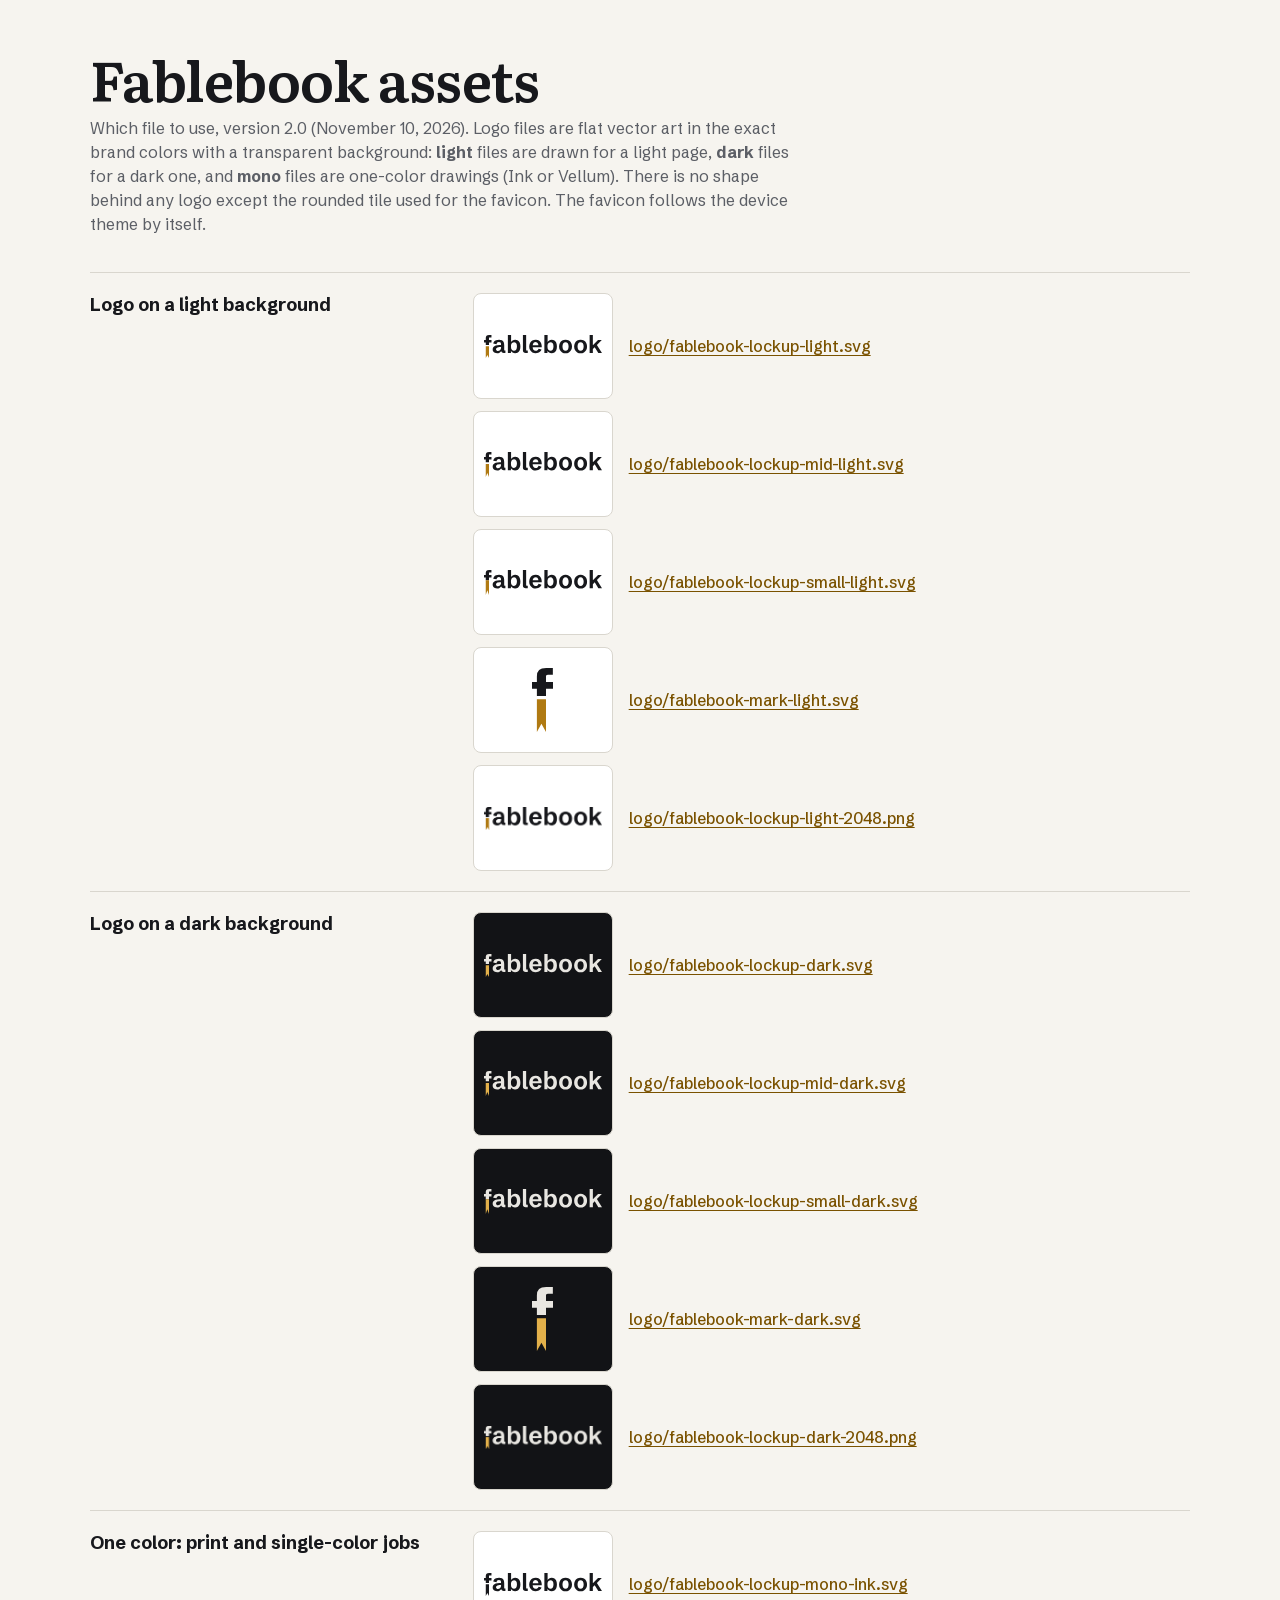
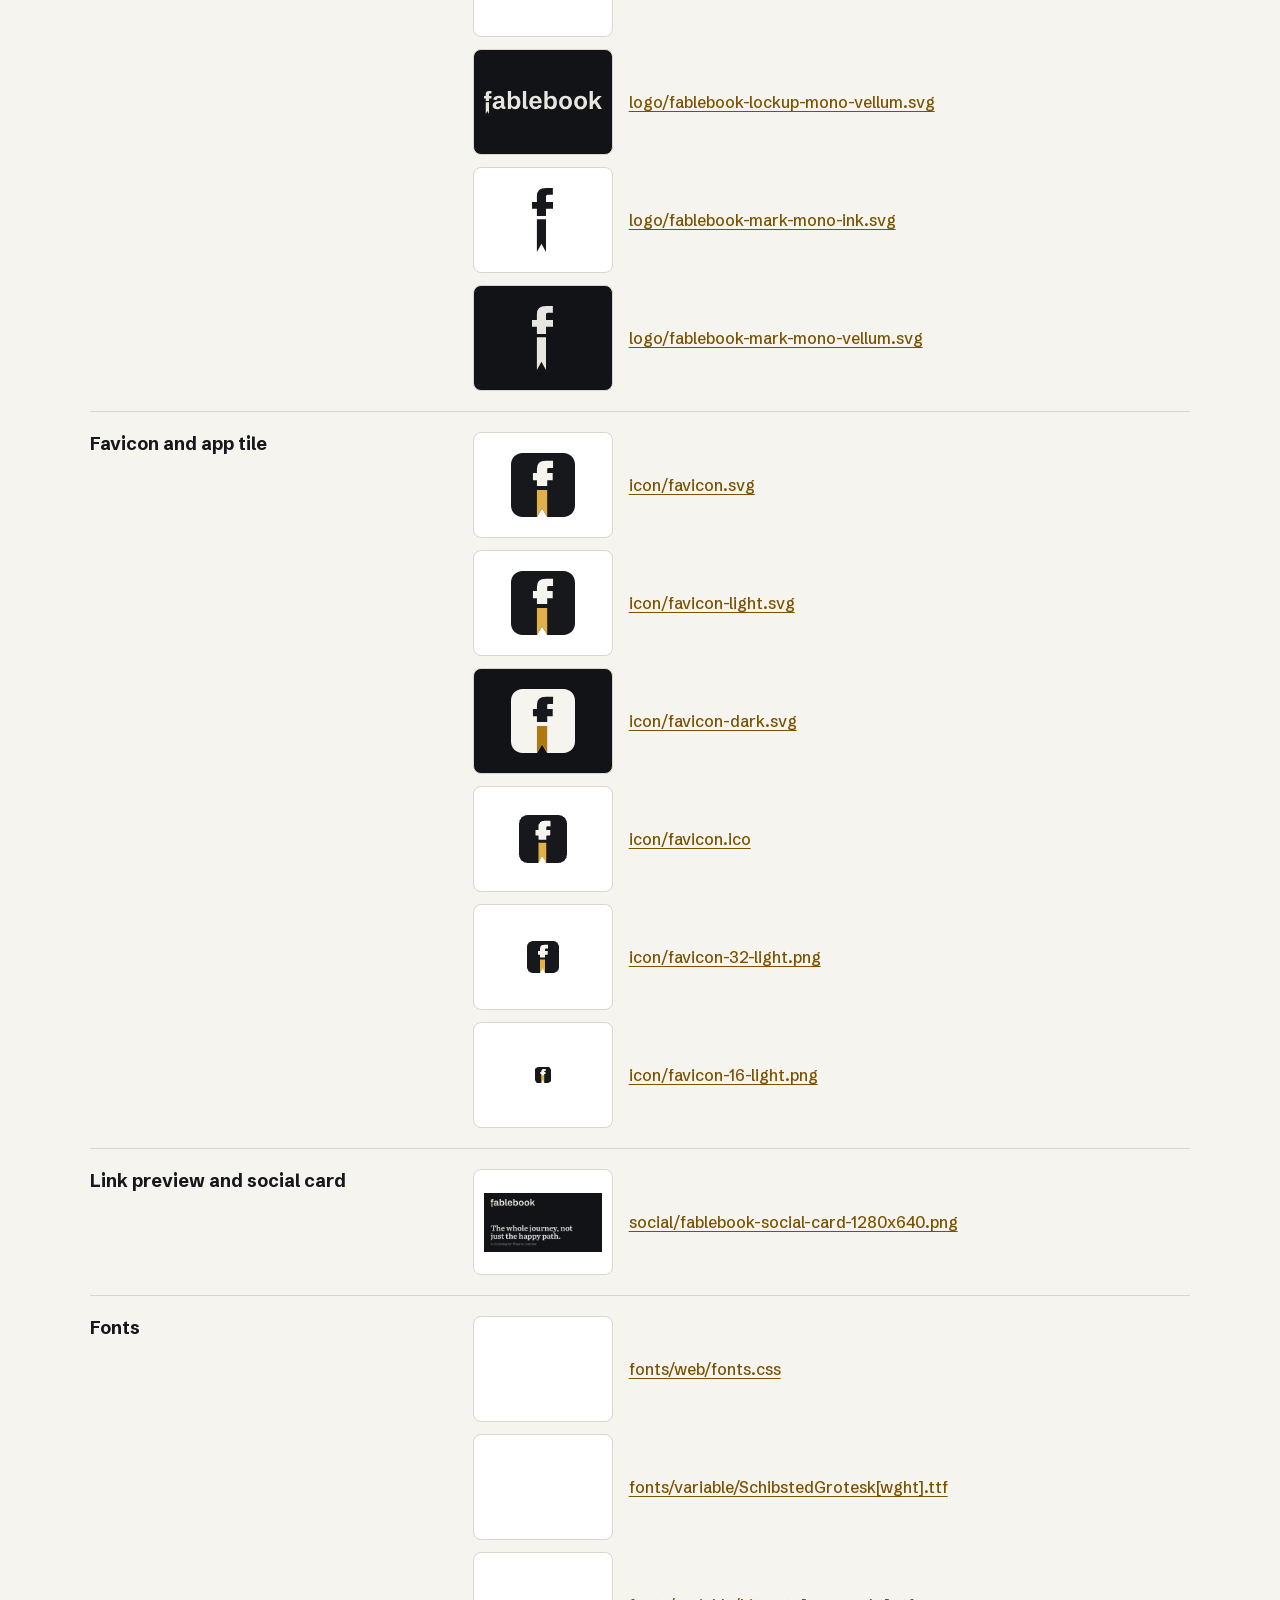
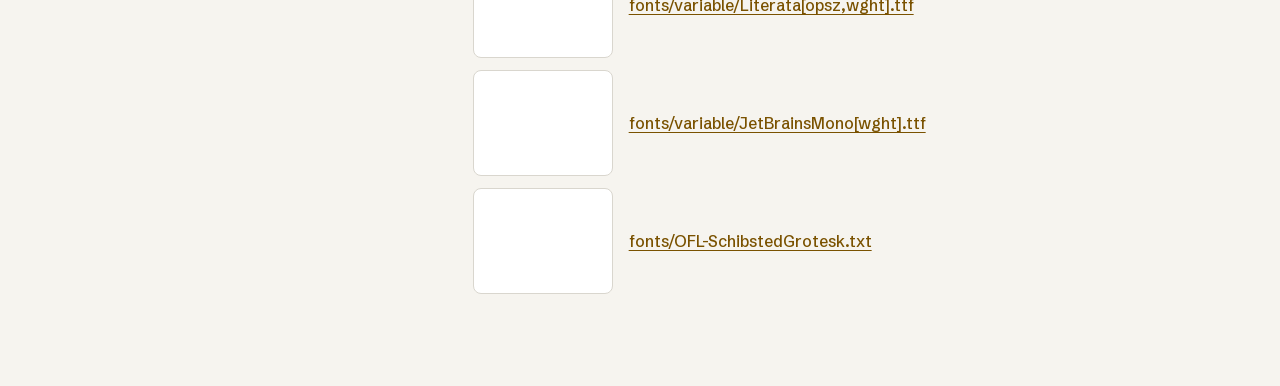
==== assets/index.html @ 8df15fea "Fablebook brand book 2.0" ====
<!doctype html><html lang="en-US"><head><meta charset="utf-8"><meta name="viewport" content="width=device-width,initial-scale=1"><link rel="icon" href="icon/favicon.svg" type="image/svg+xml"><title>Fablebook Assets</title><link rel="stylesheet" href="fonts/web/fonts.css"><style>
:root{--ink:#121316;--paper:#F6F4EF;--card:#FFFFFF;--mute:#5C5F66;--blue:#7A5200}
body{margin:0;background:var(--paper);color:#17181C;font:16px/1.5 'Schibsted Grotesk',system-ui,sans-serif}
main{max-width:1100px;margin:0 auto;padding:48px 24px 72px}h1{font:600 56px/1.08 Literata,Georgia,serif;letter-spacing:-.01em;margin:0 0 8px}
.lede{color:var(--mute);margin:0 0 36px;max-width:70ch}
.row{display:grid;grid-template-columns:minmax(200px,1fr) 2fr;gap:24px;padding:20px 0;border-top:1px solid #D9D6CE}
.row h2{font-size:18px;line-height:1.3;margin:0}.files{display:grid;gap:12px}
.file{display:grid;grid-template-columns:140px 1fr;gap:16px;align-items:center}
.thumb{height:84px;border-radius:8px;background:var(--card);border:1px solid #D9D6CE;display:grid;place-items:center;padding:10px;overflow:hidden}.thumb.dark{background:var(--ink)}
.thumb img{max-width:100%;max-height:64px}
a{color:var(--blue);font-weight:500;word-break:break-all;text-underline-offset:3px}
@media (max-width:700px){.row{grid-template-columns:1fr}.file{grid-template-columns:1fr}}
</style></head><body><main><h1>Fablebook assets</h1><p class="lede">Which file to use, version 2.0 (November 10, 2026). Logo files are flat vector art in the exact brand colors with a transparent background: <b>light</b> files are drawn for a light page, <b>dark</b> files for a dark one, and <b>mono</b> files are one-color drawings (Ink or Vellum). There is no shape behind any logo except the rounded tile used for the favicon. The favicon follows the device theme by itself.</p>
<section class="row"><h2>Logo on a light background</h2><div class="files"><div class="file"><div class="thumb"><img src="logo/fablebook-lockup-light.svg" alt=""></div><a href="logo/fablebook-lockup-light.svg">logo/fablebook-lockup-light.svg</a></div><div class="file"><div class="thumb"><img src="logo/fablebook-lockup-mid-light.svg" alt=""></div><a href="logo/fablebook-lockup-mid-light.svg">logo/fablebook-lockup-mid-light.svg</a></div><div class="file"><div class="thumb"><img src="logo/fablebook-lockup-small-light.svg" alt=""></div><a href="logo/fablebook-lockup-small-light.svg">logo/fablebook-lockup-small-light.svg</a></div><div class="file"><div class="thumb"><img src="logo/fablebook-mark-light.svg" alt=""></div><a href="logo/fablebook-mark-light.svg">logo/fablebook-mark-light.svg</a></div><div class="file"><div class="thumb"><img src="logo/fablebook-lockup-light-2048.png" alt=""></div><a href="logo/fablebook-lockup-light-2048.png">logo/fablebook-lockup-light-2048.png</a></div></div></section>
<section class="row"><h2>Logo on a dark background</h2><div class="files"><div class="file"><div class="thumb dark"><img src="logo/fablebook-lockup-dark.svg" alt=""></div><a href="logo/fablebook-lockup-dark.svg">logo/fablebook-lockup-dark.svg</a></div><div class="file"><div class="thumb dark"><img src="logo/fablebook-lockup-mid-dark.svg" alt=""></div><a href="logo/fablebook-lockup-mid-dark.svg">logo/fablebook-lockup-mid-dark.svg</a></div><div class="file"><div class="thumb dark"><img src="logo/fablebook-lockup-small-dark.svg" alt=""></div><a href="logo/fablebook-lockup-small-dark.svg">logo/fablebook-lockup-small-dark.svg</a></div><div class="file"><div class="thumb dark"><img src="logo/fablebook-mark-dark.svg" alt=""></div><a href="logo/fablebook-mark-dark.svg">logo/fablebook-mark-dark.svg</a></div><div class="file"><div class="thumb dark"><img src="logo/fablebook-lockup-dark-2048.png" alt=""></div><a href="logo/fablebook-lockup-dark-2048.png">logo/fablebook-lockup-dark-2048.png</a></div></div></section>
<section class="row"><h2>One color: print and single-color jobs</h2><div class="files"><div class="file"><div class="thumb"><img src="logo/fablebook-lockup-mono-ink.svg" alt=""></div><a href="logo/fablebook-lockup-mono-ink.svg">logo/fablebook-lockup-mono-ink.svg</a></div><div class="file"><div class="thumb dark"><img src="logo/fablebook-lockup-mono-vellum.svg" alt=""></div><a href="logo/fablebook-lockup-mono-vellum.svg">logo/fablebook-lockup-mono-vellum.svg</a></div><div class="file"><div class="thumb"><img src="logo/fablebook-mark-mono-ink.svg" alt=""></div><a href="logo/fablebook-mark-mono-ink.svg">logo/fablebook-mark-mono-ink.svg</a></div><div class="file"><div class="thumb dark"><img src="logo/fablebook-mark-mono-vellum.svg" alt=""></div><a href="logo/fablebook-mark-mono-vellum.svg">logo/fablebook-mark-mono-vellum.svg</a></div></div></section>
<section class="row"><h2>Favicon and app tile</h2><div class="files"><div class="file"><div class="thumb"><img src="icon/favicon.svg" alt=""></div><a href="icon/favicon.svg">icon/favicon.svg</a></div><div class="file"><div class="thumb"><img src="icon/favicon-light.svg" alt=""></div><a href="icon/favicon-light.svg">icon/favicon-light.svg</a></div><div class="file"><div class="thumb dark"><img src="icon/favicon-dark.svg" alt=""></div><a href="icon/favicon-dark.svg">icon/favicon-dark.svg</a></div><div class="file"><div class="thumb"><img src="icon/favicon.ico" alt=""></div><a href="icon/favicon.ico">icon/favicon.ico</a></div><div class="file"><div class="thumb"><img src="icon/favicon-32-light.png" alt=""></div><a href="icon/favicon-32-light.png">icon/favicon-32-light.png</a></div><div class="file"><div class="thumb"><img src="icon/favicon-16-light.png" alt=""></div><a href="icon/favicon-16-light.png">icon/favicon-16-light.png</a></div></div></section>
<section class="row"><h2>Link preview and social card</h2><div class="files"><div class="file"><div class="thumb"><img src="social/fablebook-social-card-1280x640.png" alt=""></div><a href="social/fablebook-social-card-1280x640.png">social/fablebook-social-card-1280x640.png</a></div></div></section>
<section class="row"><h2>Fonts</h2><div class="files"><div class="file"><div class="thumb"></div><a href="fonts/web/fonts.css">fonts/web/fonts.css</a></div><div class="file"><div class="thumb"></div><a href="fonts/variable/SchibstedGrotesk[wght].ttf">fonts/variable/SchibstedGrotesk[wght].ttf</a></div><div class="file"><div class="thumb"></div><a href="fonts/variable/Literata[opsz,wght].ttf">fonts/variable/Literata[opsz,wght].ttf</a></div><div class="file"><div class="thumb"></div><a href="fonts/variable/JetBrainsMono[wght].ttf">fonts/variable/JetBrainsMono[wght].ttf</a></div><div class="file"><div class="thumb"></div><a href="fonts/OFL-SchibstedGrotesk.txt">fonts/OFL-SchibstedGrotesk.txt</a></div></div></section>
</main></body></html>
---- assets/fonts/web/fonts.css ----
@font-face{font-family:'Literata';font-style:normal;font-weight:400 700;font-display:swap;src:url('Literata-normal-400-700.woff2') format('woff2')}
@font-face{font-family:'Schibsted Grotesk';font-style:normal;font-weight:400 700;font-display:swap;src:url('SchibstedGrotesk-normal-400-700.woff2') format('woff2')}
@font-face{font-family:'JetBrains Mono';font-style:normal;font-weight:400 500;font-display:swap;src:url('JetBrainsMono-normal-400.woff2') format('woff2')}
/* Latin subsets; for other scripts use the files in ../variable. */
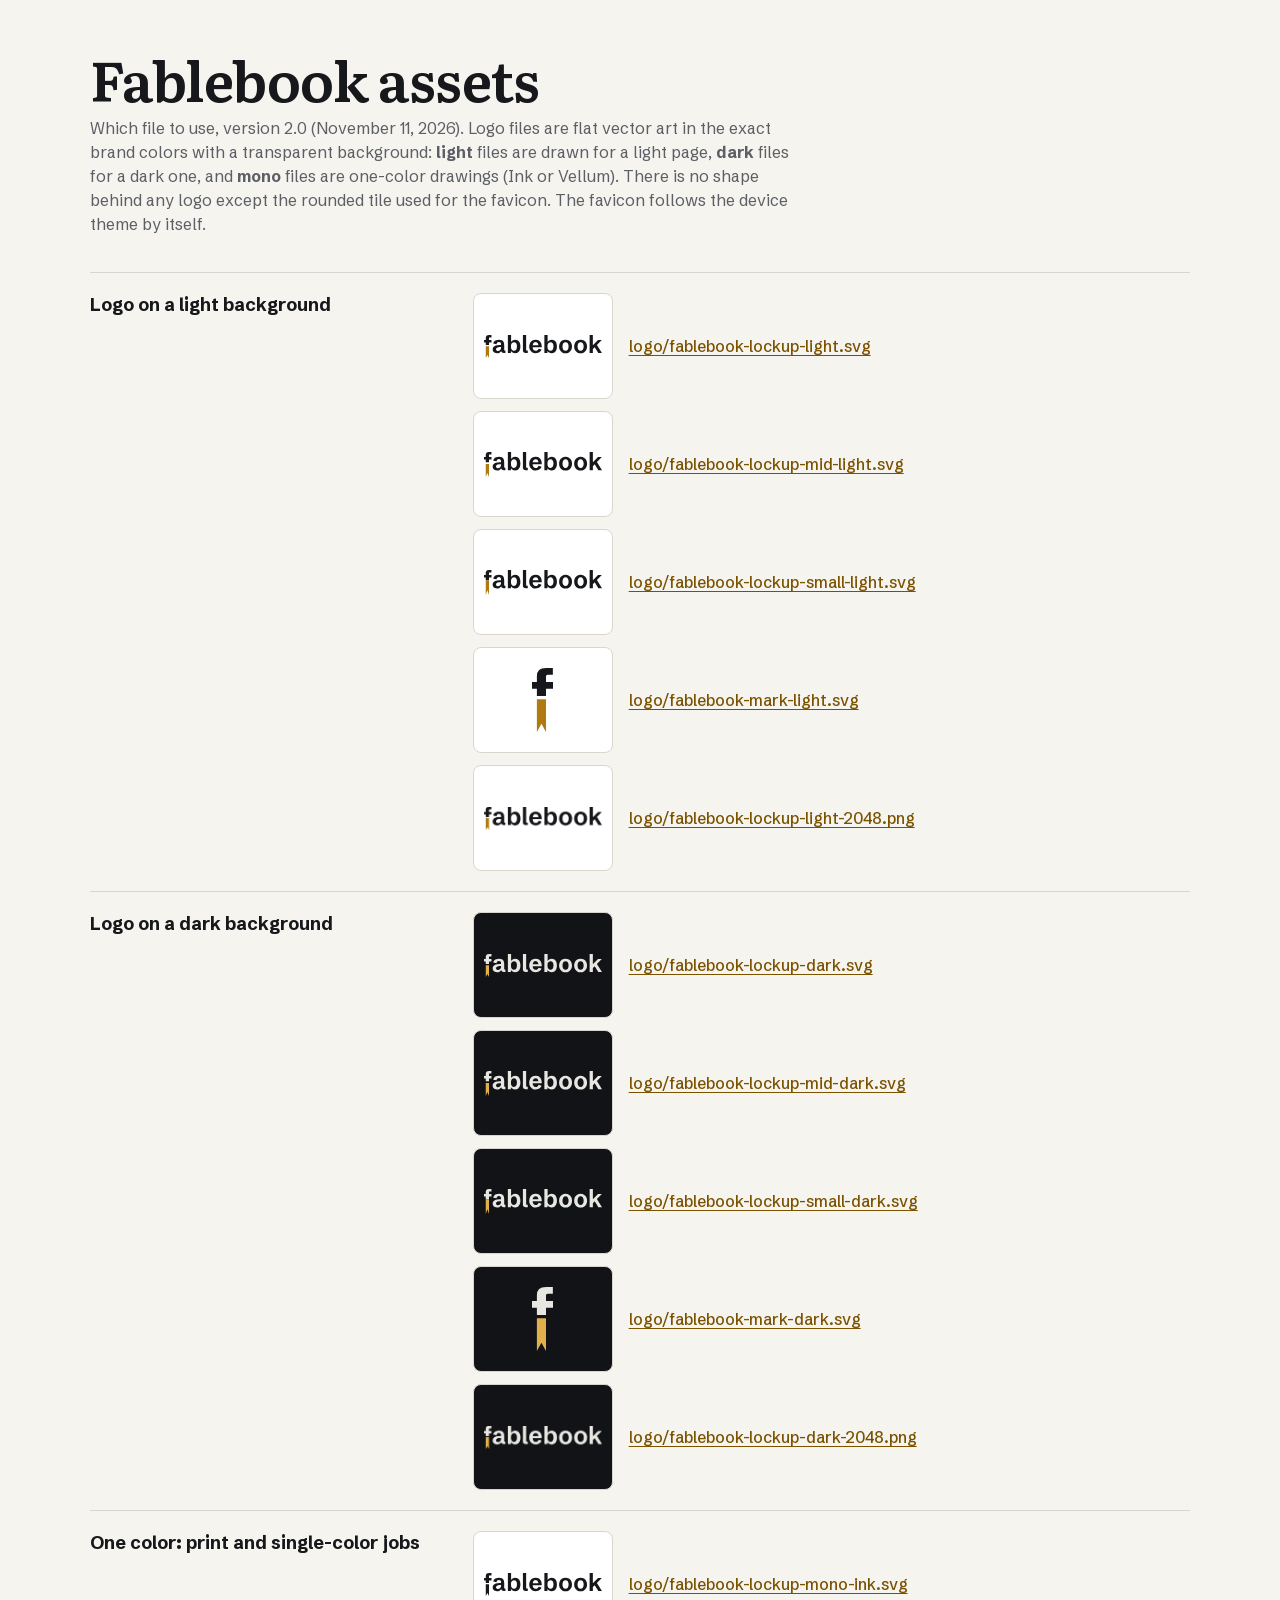
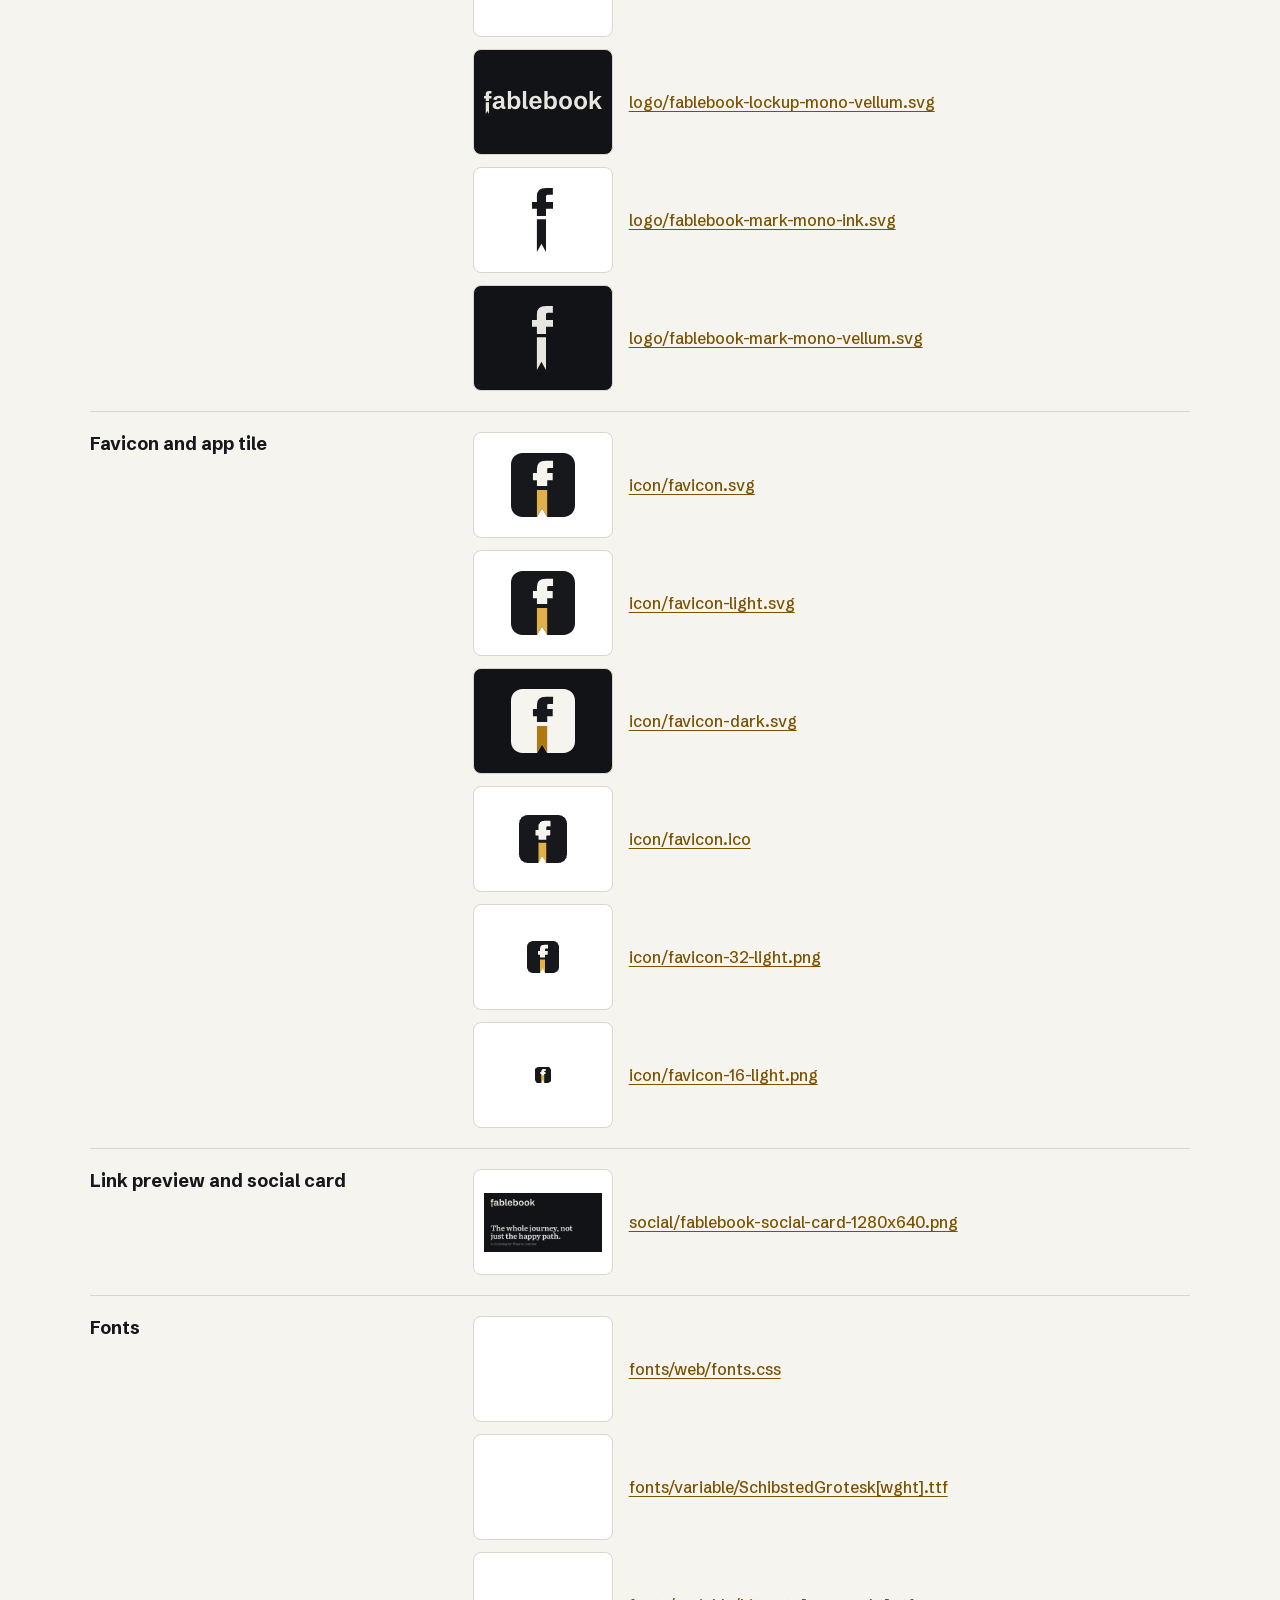
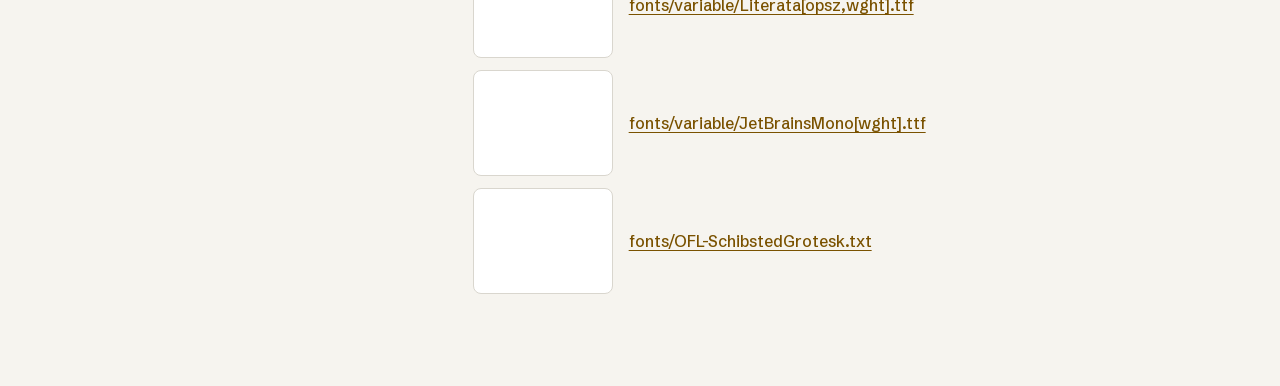
==== commit 5a13d2f3: "Fablebook brand book 2.0: dated November 11, 2026" ====
--- a/assets/index.html
+++ b/assets/index.html
@@ -10,7 +10,7 @@
 .thumb img{max-width:100%;max-height:64px}
 a{color:var(--blue);font-weight:500;word-break:break-all;text-underline-offset:3px}
 @media (max-width:700px){.row{grid-template-columns:1fr}.file{grid-template-columns:1fr}}
-</style></head><body><main><h1>Fablebook assets</h1><p class="lede">Which file to use, version 2.0 (November 10, 2026). Logo files are flat vector art in the exact brand colors with a transparent background: <b>light</b> files are drawn for a light page, <b>dark</b> files for a dark one, and <b>mono</b> files are one-color drawings (Ink or Vellum). There is no shape behind any logo except the rounded tile used for the favicon. The favicon follows the device theme by itself.</p>
+</style></head><body><main><h1>Fablebook assets</h1><p class="lede">Which file to use, version 2.0 (November 11, 2026). Logo files are flat vector art in the exact brand colors with a transparent background: <b>light</b> files are drawn for a light page, <b>dark</b> files for a dark one, and <b>mono</b> files are one-color drawings (Ink or Vellum). There is no shape behind any logo except the rounded tile used for the favicon. The favicon follows the device theme by itself.</p>
 <section class="row"><h2>Logo on a light background</h2><div class="files"><div class="file"><div class="thumb"><img src="logo/fablebook-lockup-light.svg" alt=""></div><a href="logo/fablebook-lockup-light.svg">logo/fablebook-lockup-light.svg</a></div><div class="file"><div class="thumb"><img src="logo/fablebook-lockup-mid-light.svg" alt=""></div><a href="logo/fablebook-lockup-mid-light.svg">logo/fablebook-lockup-mid-light.svg</a></div><div class="file"><div class="thumb"><img src="logo/fablebook-lockup-small-light.svg" alt=""></div><a href="logo/fablebook-lockup-small-light.svg">logo/fablebook-lockup-small-light.svg</a></div><div class="file"><div class="thumb"><img src="logo/fablebook-mark-light.svg" alt=""></div><a href="logo/fablebook-mark-light.svg">logo/fablebook-mark-light.svg</a></div><div class="file"><div class="thumb"><img src="logo/fablebook-lockup-light-2048.png" alt=""></div><a href="logo/fablebook-lockup-light-2048.png">logo/fablebook-lockup-light-2048.png</a></div></div></section>
 <section class="row"><h2>Logo on a dark background</h2><div class="files"><div class="file"><div class="thumb dark"><img src="logo/fablebook-lockup-dark.svg" alt=""></div><a href="logo/fablebook-lockup-dark.svg">logo/fablebook-lockup-dark.svg</a></div><div class="file"><div class="thumb dark"><img src="logo/fablebook-lockup-mid-dark.svg" alt=""></div><a href="logo/fablebook-lockup-mid-dark.svg">logo/fablebook-lockup-mid-dark.svg</a></div><div class="file"><div class="thumb dark"><img src="logo/fablebook-lockup-small-dark.svg" alt=""></div><a href="logo/fablebook-lockup-small-dark.svg">logo/fablebook-lockup-small-dark.svg</a></div><div class="file"><div class="thumb dark"><img src="logo/fablebook-mark-dark.svg" alt=""></div><a href="logo/fablebook-mark-dark.svg">logo/fablebook-mark-dark.svg</a></div><div class="file"><div class="thumb dark"><img src="logo/fablebook-lockup-dark-2048.png" alt=""></div><a href="logo/fablebook-lockup-dark-2048.png">logo/fablebook-lockup-dark-2048.png</a></div></div></section>
 <section class="row"><h2>One color: print and single-color jobs</h2><div class="files"><div class="file"><div class="thumb"><img src="logo/fablebook-lockup-mono-ink.svg" alt=""></div><a href="logo/fablebook-lockup-mono-ink.svg">logo/fablebook-lockup-mono-ink.svg</a></div><div class="file"><div class="thumb dark"><img src="logo/fablebook-lockup-mono-vellum.svg" alt=""></div><a href="logo/fablebook-lockup-mono-vellum.svg">logo/fablebook-lockup-mono-vellum.svg</a></div><div class="file"><div class="thumb"><img src="logo/fablebook-mark-mono-ink.svg" alt=""></div><a href="logo/fablebook-mark-mono-ink.svg">logo/fablebook-mark-mono-ink.svg</a></div><div class="file"><div class="thumb dark"><img src="logo/fablebook-mark-mono-vellum.svg" alt=""></div><a href="logo/fablebook-mark-mono-vellum.svg">logo/fablebook-mark-mono-vellum.svg</a></div></div></section>
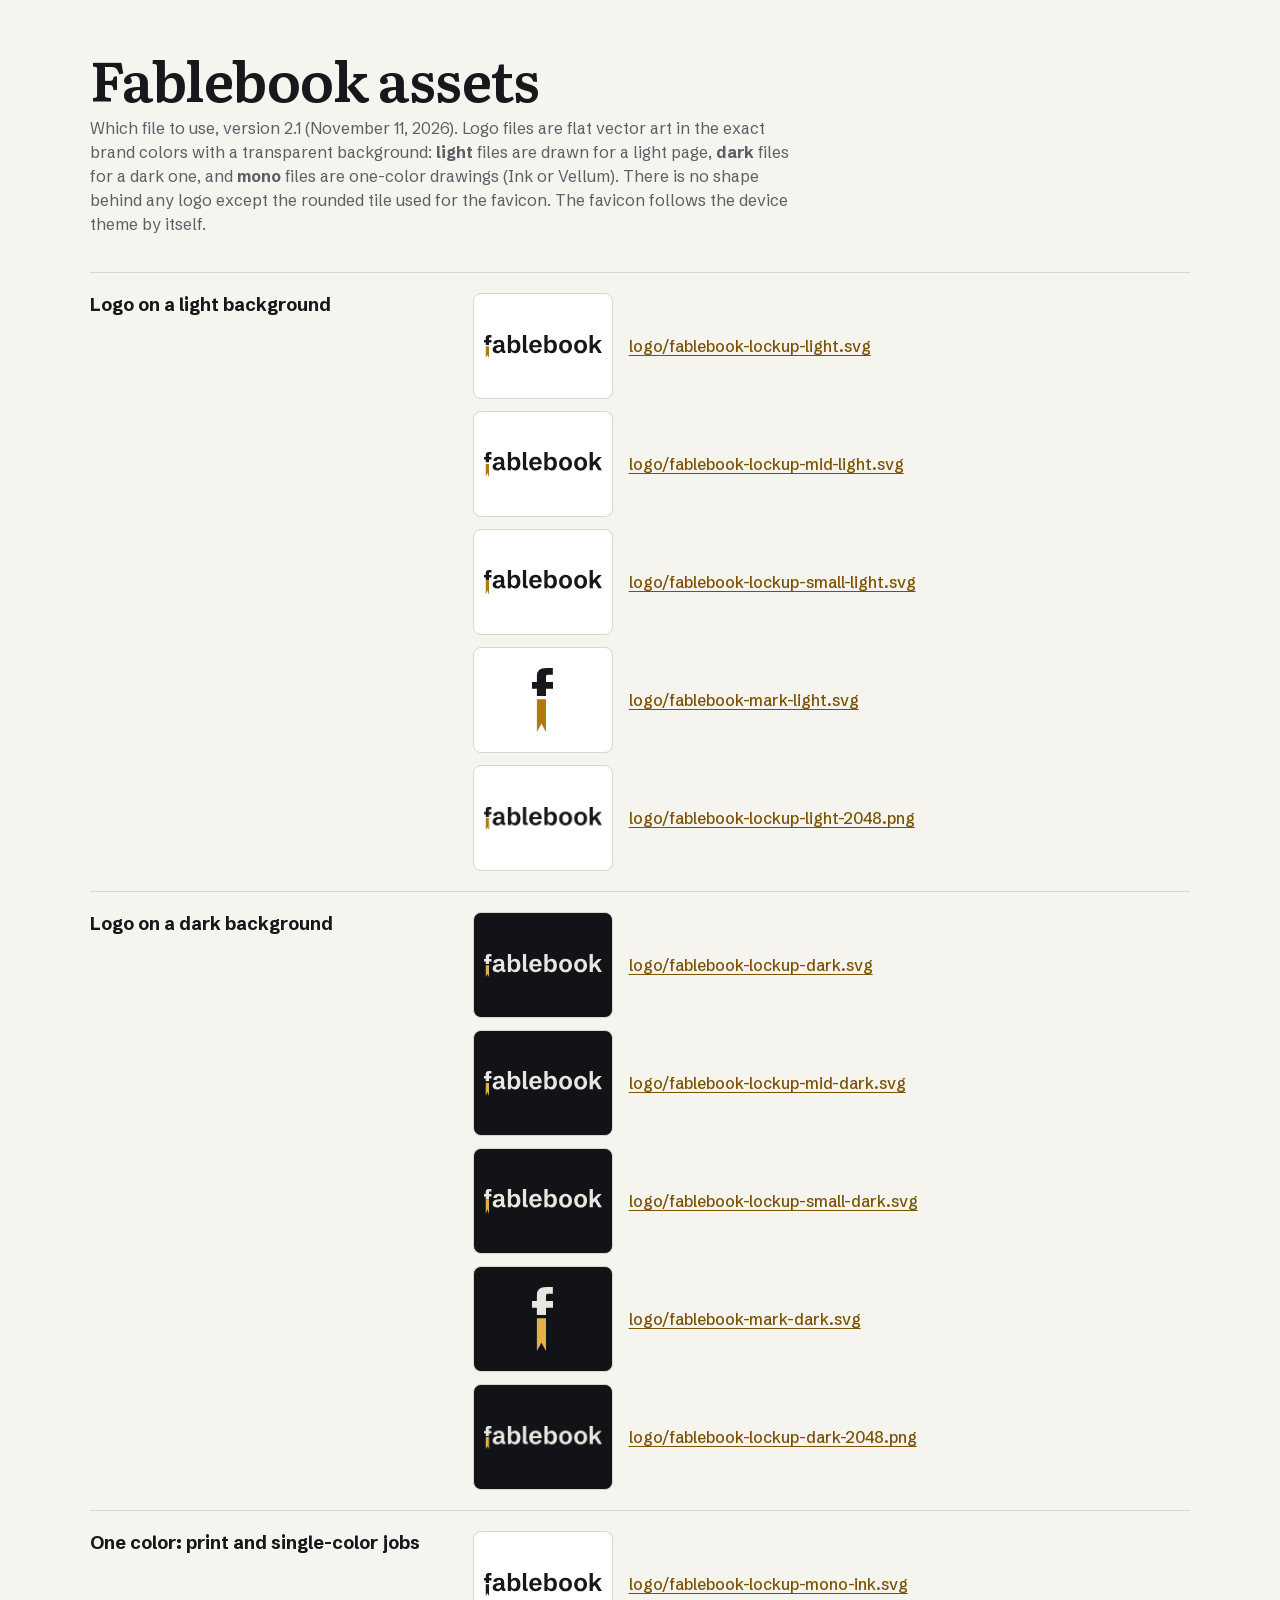
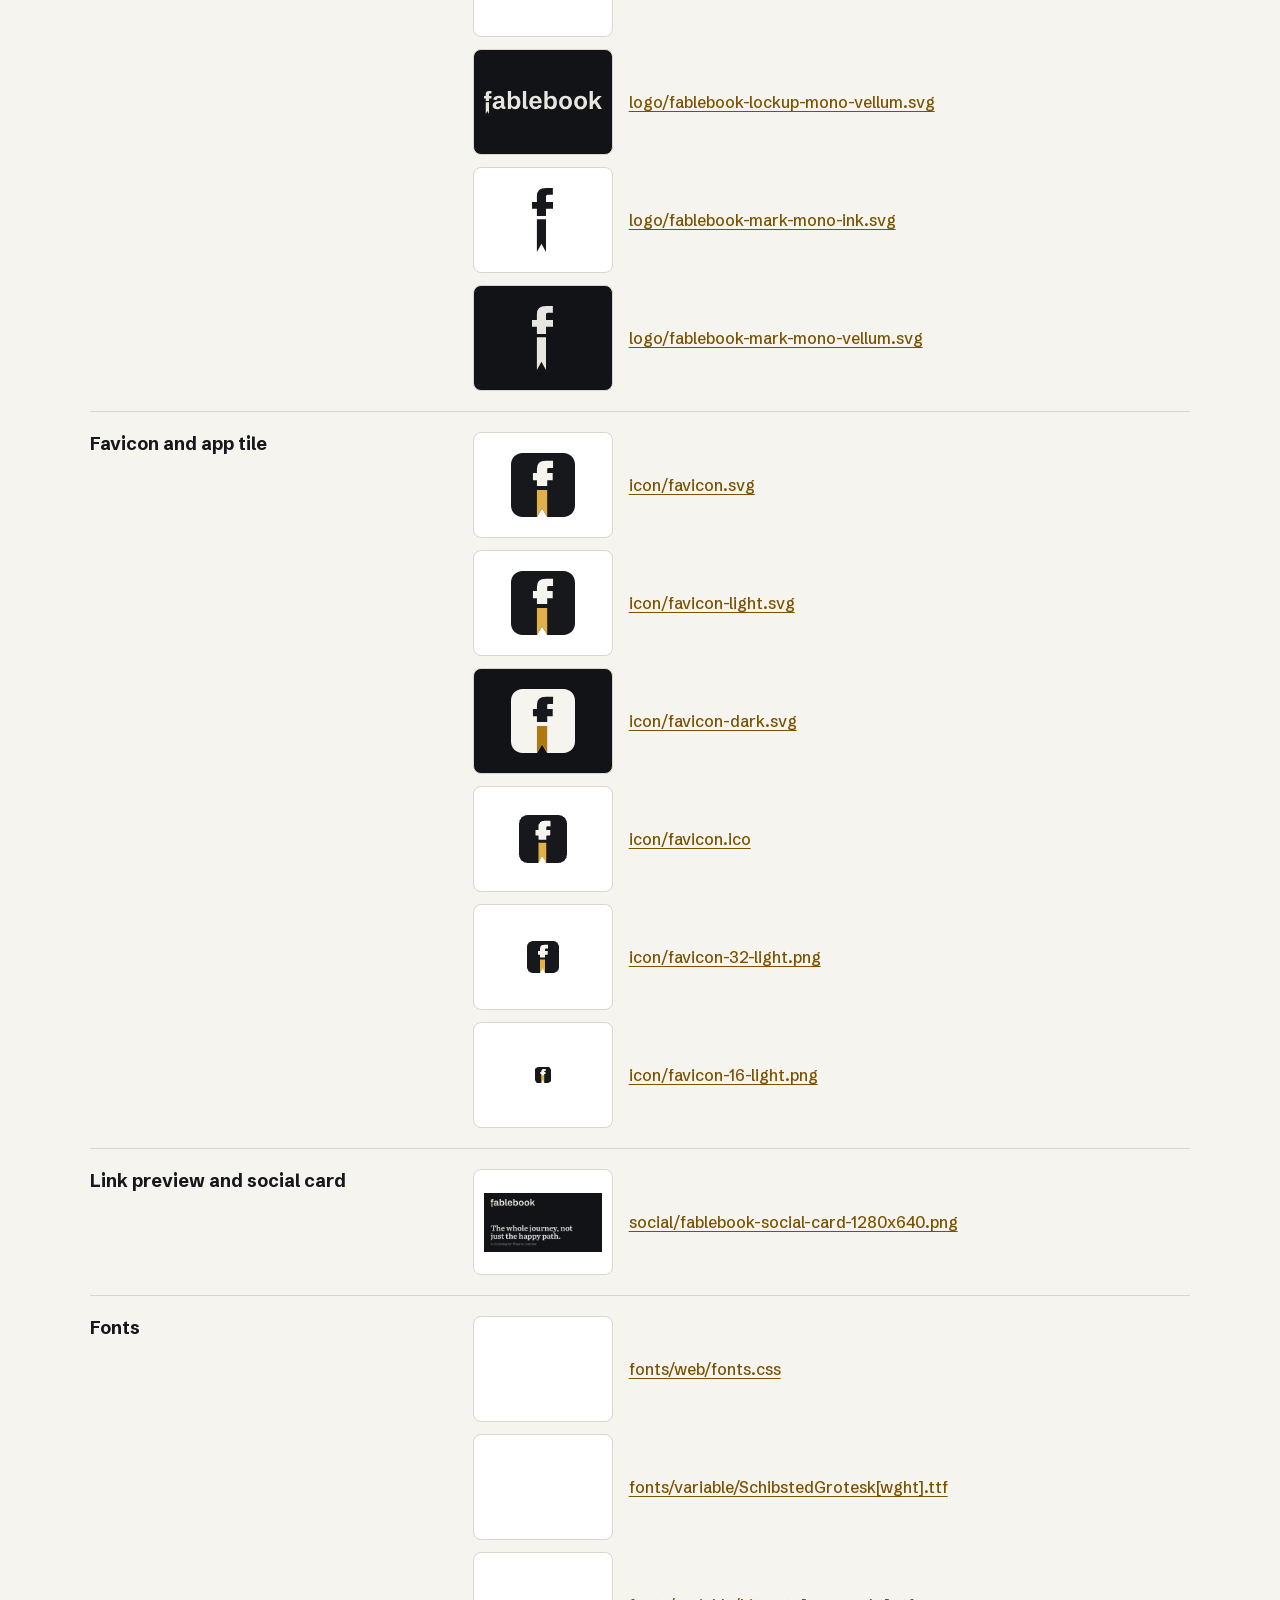
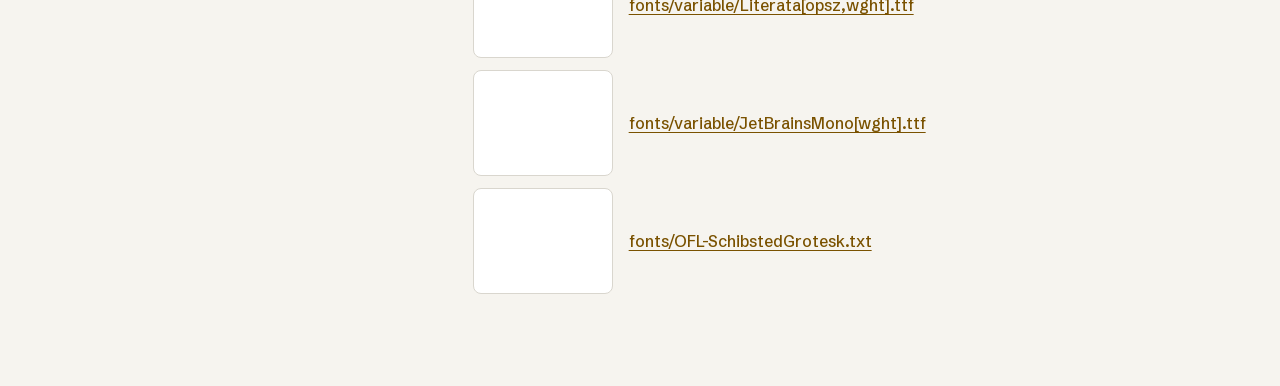
==== commit b2e34412: "Fablebook brand book 2.1: markers page lists Gap, Waived and Edited as one flat list" ====
--- a/assets/index.html
+++ b/assets/index.html
@@ -10,7 +10,7 @@
 .thumb img{max-width:100%;max-height:64px}
 a{color:var(--blue);font-weight:500;word-break:break-all;text-underline-offset:3px}
 @media (max-width:700px){.row{grid-template-columns:1fr}.file{grid-template-columns:1fr}}
-</style></head><body><main><h1>Fablebook assets</h1><p class="lede">Which file to use, version 2.0 (November 11, 2026). Logo files are flat vector art in the exact brand colors with a transparent background: <b>light</b> files are drawn for a light page, <b>dark</b> files for a dark one, and <b>mono</b> files are one-color drawings (Ink or Vellum). There is no shape behind any logo except the rounded tile used for the favicon. The favicon follows the device theme by itself.</p>
+</style></head><body><main><h1>Fablebook assets</h1><p class="lede">Which file to use, version 2.1 (November 11, 2026). Logo files are flat vector art in the exact brand colors with a transparent background: <b>light</b> files are drawn for a light page, <b>dark</b> files for a dark one, and <b>mono</b> files are one-color drawings (Ink or Vellum). There is no shape behind any logo except the rounded tile used for the favicon. The favicon follows the device theme by itself.</p>
 <section class="row"><h2>Logo on a light background</h2><div class="files"><div class="file"><div class="thumb"><img src="logo/fablebook-lockup-light.svg" alt=""></div><a href="logo/fablebook-lockup-light.svg">logo/fablebook-lockup-light.svg</a></div><div class="file"><div class="thumb"><img src="logo/fablebook-lockup-mid-light.svg" alt=""></div><a href="logo/fablebook-lockup-mid-light.svg">logo/fablebook-lockup-mid-light.svg</a></div><div class="file"><div class="thumb"><img src="logo/fablebook-lockup-small-light.svg" alt=""></div><a href="logo/fablebook-lockup-small-light.svg">logo/fablebook-lockup-small-light.svg</a></div><div class="file"><div class="thumb"><img src="logo/fablebook-mark-light.svg" alt=""></div><a href="logo/fablebook-mark-light.svg">logo/fablebook-mark-light.svg</a></div><div class="file"><div class="thumb"><img src="logo/fablebook-lockup-light-2048.png" alt=""></div><a href="logo/fablebook-lockup-light-2048.png">logo/fablebook-lockup-light-2048.png</a></div></div></section>
 <section class="row"><h2>Logo on a dark background</h2><div class="files"><div class="file"><div class="thumb dark"><img src="logo/fablebook-lockup-dark.svg" alt=""></div><a href="logo/fablebook-lockup-dark.svg">logo/fablebook-lockup-dark.svg</a></div><div class="file"><div class="thumb dark"><img src="logo/fablebook-lockup-mid-dark.svg" alt=""></div><a href="logo/fablebook-lockup-mid-dark.svg">logo/fablebook-lockup-mid-dark.svg</a></div><div class="file"><div class="thumb dark"><img src="logo/fablebook-lockup-small-dark.svg" alt=""></div><a href="logo/fablebook-lockup-small-dark.svg">logo/fablebook-lockup-small-dark.svg</a></div><div class="file"><div class="thumb dark"><img src="logo/fablebook-mark-dark.svg" alt=""></div><a href="logo/fablebook-mark-dark.svg">logo/fablebook-mark-dark.svg</a></div><div class="file"><div class="thumb dark"><img src="logo/fablebook-lockup-dark-2048.png" alt=""></div><a href="logo/fablebook-lockup-dark-2048.png">logo/fablebook-lockup-dark-2048.png</a></div></div></section>
 <section class="row"><h2>One color: print and single-color jobs</h2><div class="files"><div class="file"><div class="thumb"><img src="logo/fablebook-lockup-mono-ink.svg" alt=""></div><a href="logo/fablebook-lockup-mono-ink.svg">logo/fablebook-lockup-mono-ink.svg</a></div><div class="file"><div class="thumb dark"><img src="logo/fablebook-lockup-mono-vellum.svg" alt=""></div><a href="logo/fablebook-lockup-mono-vellum.svg">logo/fablebook-lockup-mono-vellum.svg</a></div><div class="file"><div class="thumb"><img src="logo/fablebook-mark-mono-ink.svg" alt=""></div><a href="logo/fablebook-mark-mono-ink.svg">logo/fablebook-mark-mono-ink.svg</a></div><div class="file"><div class="thumb dark"><img src="logo/fablebook-mark-mono-vellum.svg" alt=""></div><a href="logo/fablebook-mark-mono-vellum.svg">logo/fablebook-mark-mono-vellum.svg</a></div></div></section>
